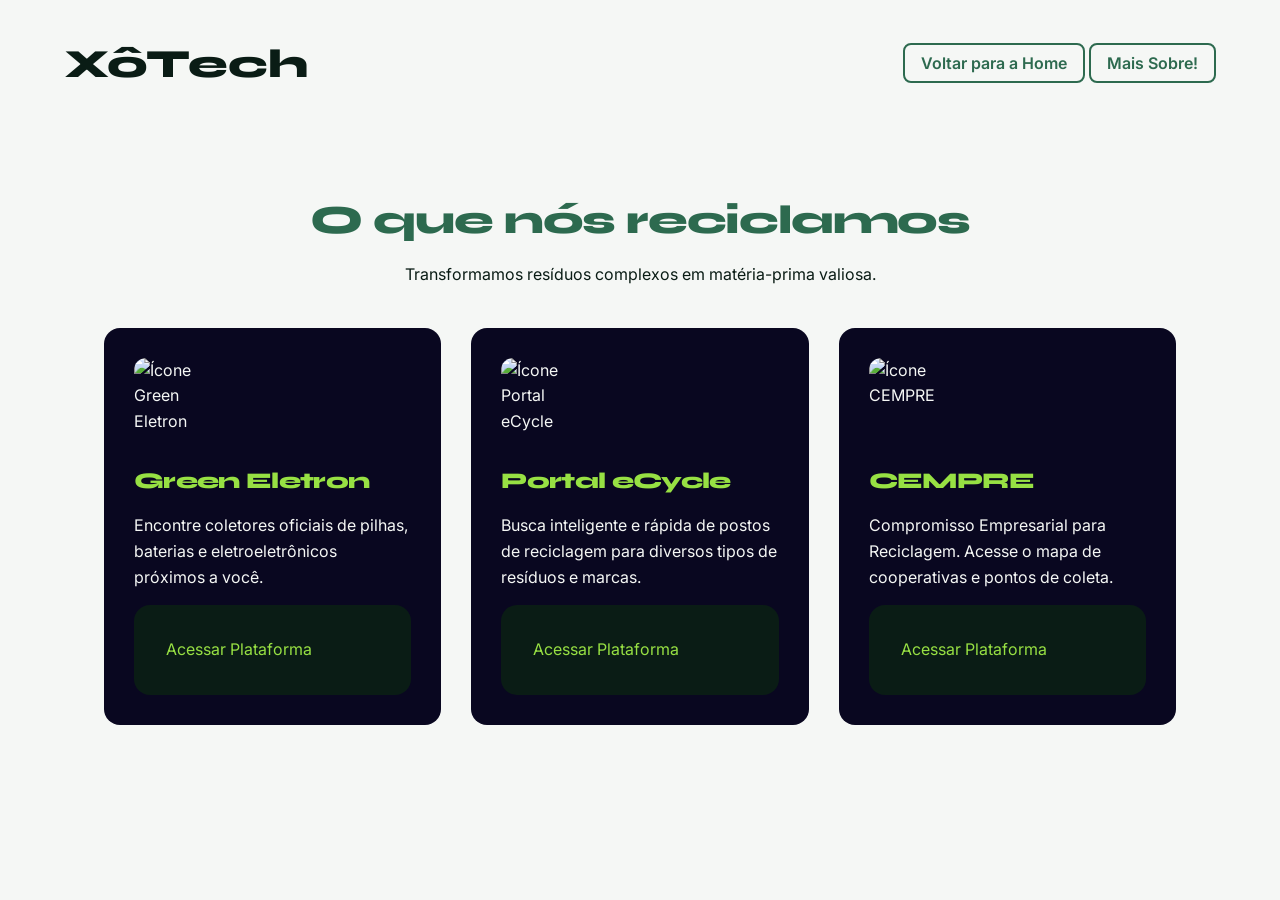
==== descarte.html @ b14647b4 "Add files via upload" ====
<!DOCTYPE html>
<html lang="en">
<head>
    <meta charset="UTF-8">
    <meta name="viewport" content="width=device-width, initial-scale=1.0">
    <title>Document</title>

         <!-- Importando as fontes do Google Fonts (Syne para Títulos e Inter para Textos) -->
    <link rel="preconnect" href="https://fonts.googleapis.com">
    <link rel="preconnect" href="https://fonts.gstatic.com" crossorigin>
    <link href="https://fonts.googleapis.com/css2?family=Inter:wght@300;400;500&family=Syne:wght@700;800&display=swap" rel="stylesheet">

         <!-- Conectando o arquivo CSS -->
    <link rel="stylesheet" href="css/descarte.css">

</head>
<body>

     <header class="navbar">
        <div class="logo">XôTech</div>
        <nav>
            <a href="index.html" class="btn-voltar"> Voltar para a Home</a>
            <a href="index2.html"class="btn-voltar"> Mais Sobre!</a>
        </nav>
    </header>


        <!-- SEÇÃO DE CATÁLOGO (Grid estilo portfólio) -->
    <section id="reciclamos" class="catalogo">
        <div class="section-title">
            <h2>O que nós reciclamos</h2>
            <p>Transformamos resíduos complexos em matéria-prima valiosa.</p>
        </div>

        <!-- Grid de Cards usando CSS Grid -->
        <div class="cards-grid">
            <!-- Card 1 -->
            <div class="card">
                <img src="https://s2.googleusercontent.com/s2/favicons?domain=greeneletron.org.br&sz=256" alt="Ícone Green Eletron" class="card-image">
                <h3>Green Eletron</h3>
                <p>Encontre coletores oficiais de pilhas, baterias e eletroeletrônicos próximos a você.</p>
                <a href="https://greeneletron.org.br/onde-descartar/" target="_blank" rel="noopener noreferrer" class="card card-link">Acessar Plataforma</a>
            </div>
            
            <!-- Card 2 -->
            <div class="card">
                <img src="https://s2.googleusercontent.com/s2/favicons?domain=ecycle.com.br&sz=256" alt="Ícone Portal eCycle" class="card-image">
                <h3>Portal eCycle</h3>
                <p>Busca inteligente e rápida de postos de reciclagem para diversos tipos de resíduos e marcas.</p>
                <a href="https://www.ecycle.com.br/postos/reciclagem.php" target="_blank" rel="noopener noreferrer" class="card card-link">Acessar Plataforma</a>
            </div>

            <!-- Card 3 -->
            <div class="card">
                <img src="https://s2.googleusercontent.com/s2/favicons?domain=cempre.org.br&sz=256" alt="Ícone CEMPRE" class="card-image">
                <h3>CEMPRE</h3>
                <p>Compromisso Empresarial para Reciclagem. Acesse o mapa de cooperativas e pontos de coleta.</p>
                <a href="https://cempre.org.br/" target="_blank" rel="noopener noreferrer" class="card card-link">Acessar Plataforma</a>
            </div>
        </div>
    </section>
</body>
</html>
---- css/descarte.css ----
/* =========================================
   1. VARIÁVEIS (A nossa paleta de cores)
   ========================================= */
:root {
    --bg-offwhite: #F5F7F5;      /* Fundo da página, mais suave que o branco */
    --text-dark: #0A1C15;        /* Texto principal, verde quase preto */
    --primary-green: #2D6A4F;    /* Verde elegante para detalhes */
    --action-green: #52B788;     /* Verde vibrante para botões (Vibe energia limpa) */
    --card-surface: #E8EAE6;     /* Fundo dos cartões */
    
    --font-title: 'Syne', sans-serif;
    --font-body: 'Inter', sans-serif;
}


/* =========================================
   2. RESET BÁSICO (Remove margens padrão do navegador)
   ========================================= */
* {
    margin: 0;
    padding: 0;
    box-sizing: border-box;
}

body {
    background-color: var(--bg-offwhite);
    color: var(--text-dark);
    font-family: var(--font-body);
    line-height: 1.6;
}

h1, h2, h3 {
    font-family: var(--font-title);
    font-weight: 800;
    letter-spacing: -0.03em; /* Deixa as letras um pouco mais juntas, estilo editorial */
}


/* =========================================
   3. NAVEGAÇÃO
   ========================================= */
.navbar {
    display: flex;
    justify-content: space-between;
    align-items: center;
    padding: 2rem 5%;
}

.logo {
    font-family: var(--font-title);
    font-size: 2.5rem;
    font-weight: 800;
}

.btn-voltar {
    text-decoration: none;
    color: var(--primary-green);
    font-weight: 600;
    transition: color 0.3s ease;
    padding: 0.5rem 1rem;
    border-radius: 8px;
    border: 2px solid var(--primary-green);
}

.btn-voltar:hover {
    background-color: var(--primary-green);
    color: var(--action-green);
}


/* =========================================
   4. LAYOUT PRINCIPAL E CARDS GRID
   ========================================= */


.reciclamos {
    display: grid;
    grid-template-columns: repeat(auto-fit, minmax(300px, 1fr));
    gap: 20px;
    padding: 40px 5%;

}

.grid{
    display: grid;
    grid-template-columns: repeat(auto-fit, minmax(300px, 1fr));
    gap: 20px;
}

/* =========================================
   5. SEÇÕES E TÍTULOS
   ========================================= */
.catalogo {
    padding: 60px 0;
}

.section-title {
    text-align: center;
    margin-bottom: 40px;
    padding: 0 5%;
}

.section-title h2 {
    font-size: 2.5rem;
    color: var(--primary-green);
    margin-bottom: 10px;
}

/* =========================================
   6. GRID DE CARDS (Usado em ambas as seções)
   ========================================= */
.cards-grid {
    display: grid;
    /* Cria colunas responsivas automaticamente. 
       Se a tela for menor que 300px, empilha. Se for maior, coloca lado a lado */
    grid-template-columns: repeat(auto-fit, minmax(300px, 1fr));
    gap: 30px;
    padding: 0 5%;
    max-width: 1200px;
    margin: 0 auto; /* Centraliza o grid na tela grande */
}

/* O Cartão Base */
.card {
    background-color: #090720;
    padding: 30px;
    border-radius: 16px; /* Bordas arredondadas e modernas */
    display: flex;
    flex-direction: column;
    gap: 15px; /* Espaço interno entre o título e o texto */
    transition: transform 0.3s ease, box-shadow 0.3s ease;
    color: var(--bg-offwhite);
}

.card h3 {
    font-size: 1.4rem;
    color: #97e043;
}

/* =========================================
   7. CARDS CLICÁVEIS (Links para coleta)
   ========================================= */
a.card-link {
    text-decoration: none; /* Tira o sublinhado azul padrão do navegador */
    color: #97e043; /* Puxa a cor do texto do body */
    border: 2px solid transparent; /* Prepara uma borda invisível para o hover */
    background-color: #0A1C15; /* Cor de fundo para o link, pode ser ajustada ou removida */

}

/* Efeito ao passar o mouse por cima do link */
a.card-link:hover {
    transform: translateY(-8px); /* Dá um "pulinho" para cima */
    box-shadow: 0 15px 30px rgba(0, 0, 0, 0.1); /* Cria uma sombra suave */
    border: 2px solid var(--action-green); /* Acende uma borda verde */
}

/* O texto que simula um botão dentro do card */
.btn-fake {
    margin-top: auto; /* Empurra esse "botão" sempre para o final do card */
    color: var(--action-green);
    font-weight: 700;
    font-size: 0.95rem;
    display: inline-block;
    transition: color 0.3s ease;
}

a.card-link:hover .btn-fake {
    color: var(--primary-green); /* Escurece o botão quando passa o mouse no card */
}

/* =========================================
   8. IMAGENS DOS CARDS (Adaptado para Ícones do Google)
   ========================================= */
.card-image {
    width: 80px;         /* Deixa o ícone menor e mais delicado */
    height: 80px;        /* Mantém perfeitamente quadrado */
    object-fit: contain; 
    margin-bottom: 10px; /* Dá um espacinho entre a logo e o título */
    border-radius: 12px; /* Deixa as bordinhas do ícone arredondadas */
}
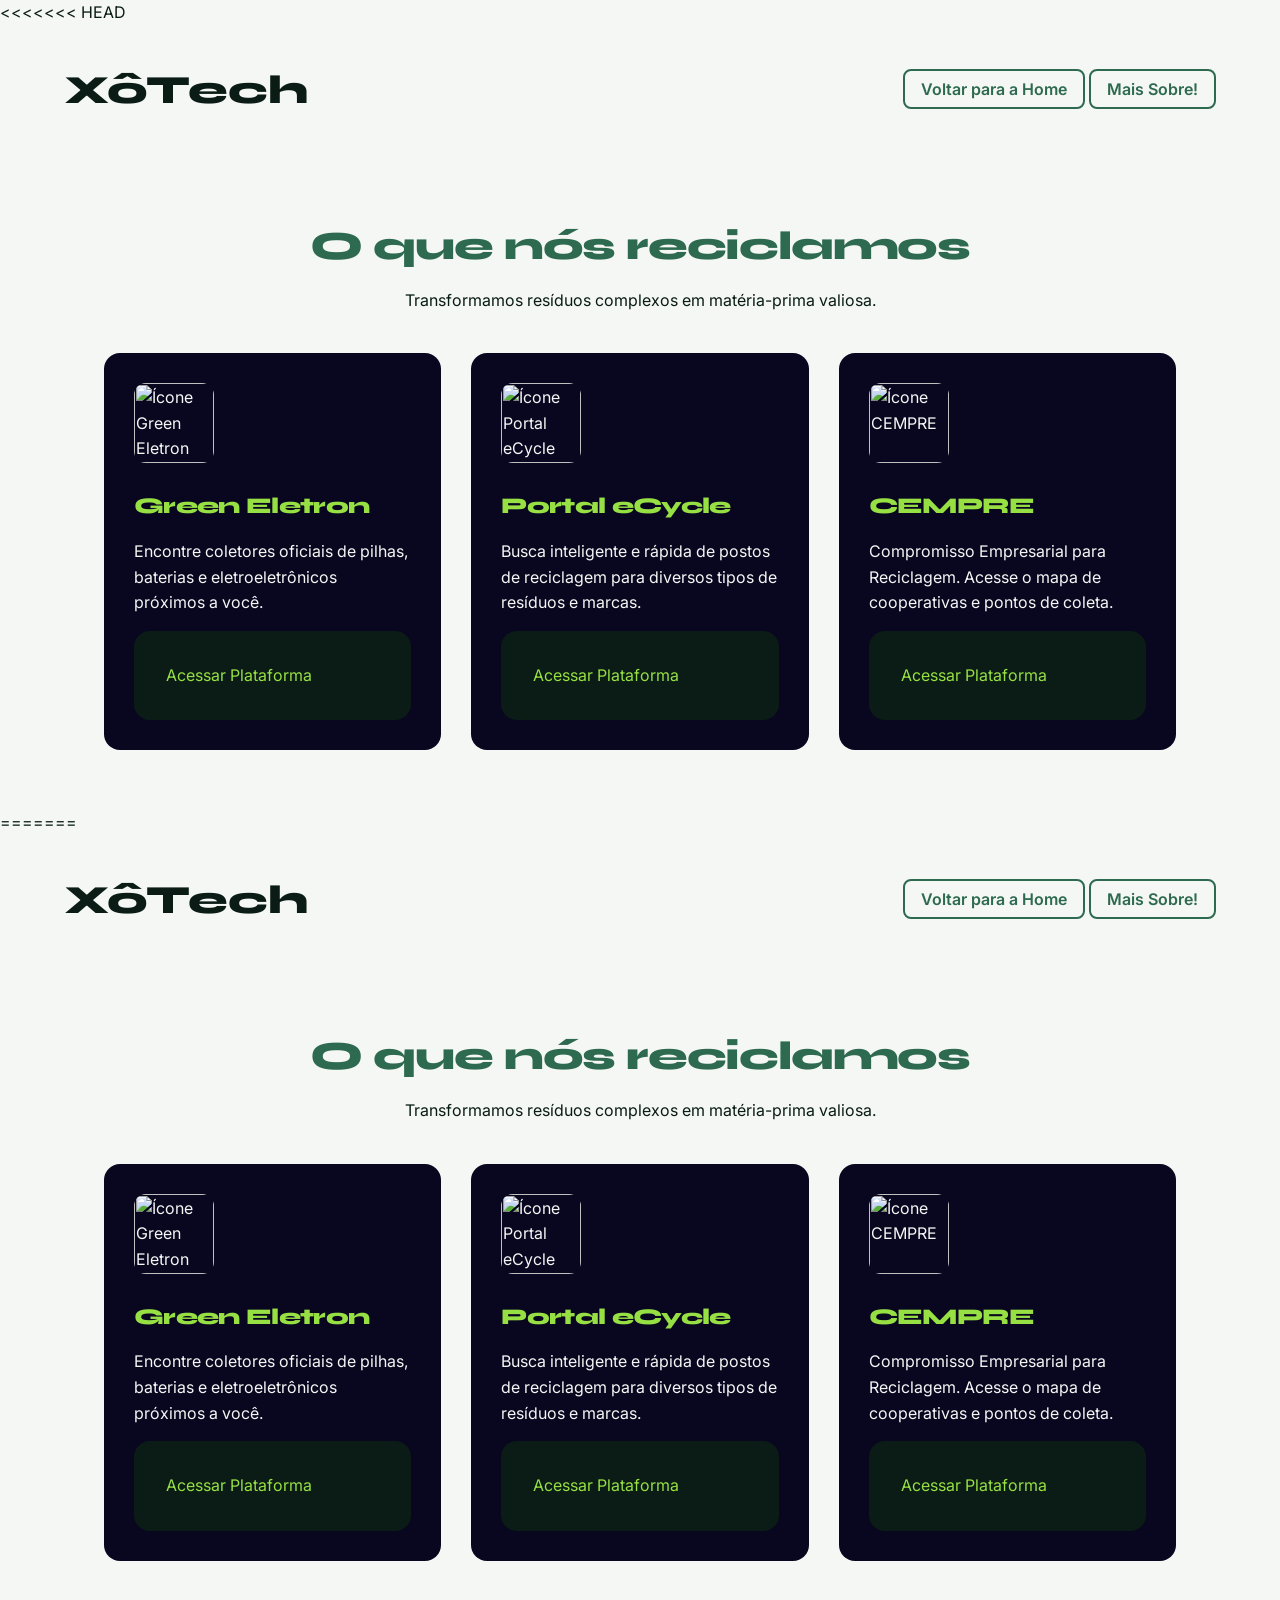
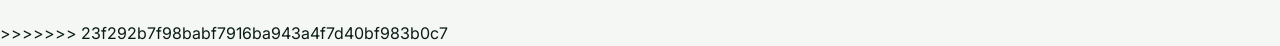
==== commit 90309840: "Resolve conflitos de merge iniciais" ====
--- a/descarte.html
+++ b/descarte.html
@@ -1,63 +1,128 @@
-<!DOCTYPE html>
-<html lang="en">
-<head>
-    <meta charset="UTF-8">
-    <meta name="viewport" content="width=device-width, initial-scale=1.0">
-    <title>Document</title>
-
-         <!-- Importando as fontes do Google Fonts (Syne para Títulos e Inter para Textos) -->
-    <link rel="preconnect" href="https://fonts.googleapis.com">
-    <link rel="preconnect" href="https://fonts.gstatic.com" crossorigin>
-    <link href="https://fonts.googleapis.com/css2?family=Inter:wght@300;400;500&family=Syne:wght@700;800&display=swap" rel="stylesheet">
-
-         <!-- Conectando o arquivo CSS -->
-    <link rel="stylesheet" href="css/descarte.css">
-
-</head>
-<body>
-
-     <header class="navbar">
-        <div class="logo">XôTech</div>
-        <nav>
-            <a href="index.html" class="btn-voltar"> Voltar para a Home</a>
-            <a href="index2.html"class="btn-voltar"> Mais Sobre!</a>
-        </nav>
-    </header>
-
-
-        <!-- SEÇÃO DE CATÁLOGO (Grid estilo portfólio) -->
-    <section id="reciclamos" class="catalogo">
-        <div class="section-title">
-            <h2>O que nós reciclamos</h2>
-            <p>Transformamos resíduos complexos em matéria-prima valiosa.</p>
-        </div>
-
-        <!-- Grid de Cards usando CSS Grid -->
-        <div class="cards-grid">
-            <!-- Card 1 -->
-            <div class="card">
-                <img src="https://s2.googleusercontent.com/s2/favicons?domain=greeneletron.org.br&sz=256" alt="Ícone Green Eletron" class="card-image">
-                <h3>Green Eletron</h3>
-                <p>Encontre coletores oficiais de pilhas, baterias e eletroeletrônicos próximos a você.</p>
-                <a href="https://greeneletron.org.br/onde-descartar/" target="_blank" rel="noopener noreferrer" class="card card-link">Acessar Plataforma</a>
-            </div>
-            
-            <!-- Card 2 -->
-            <div class="card">
-                <img src="https://s2.googleusercontent.com/s2/favicons?domain=ecycle.com.br&sz=256" alt="Ícone Portal eCycle" class="card-image">
-                <h3>Portal eCycle</h3>
-                <p>Busca inteligente e rápida de postos de reciclagem para diversos tipos de resíduos e marcas.</p>
-                <a href="https://www.ecycle.com.br/postos/reciclagem.php" target="_blank" rel="noopener noreferrer" class="card card-link">Acessar Plataforma</a>
-            </div>
-
-            <!-- Card 3 -->
-            <div class="card">
-                <img src="https://s2.googleusercontent.com/s2/favicons?domain=cempre.org.br&sz=256" alt="Ícone CEMPRE" class="card-image">
-                <h3>CEMPRE</h3>
-                <p>Compromisso Empresarial para Reciclagem. Acesse o mapa de cooperativas e pontos de coleta.</p>
-                <a href="https://cempre.org.br/" target="_blank" rel="noopener noreferrer" class="card card-link">Acessar Plataforma</a>
-            </div>
-        </div>
-    </section>
-</body>
+<<<<<<< HEAD
+<!DOCTYPE html>
+<html lang="en">
+<head>
+    <meta charset="UTF-8">
+    <meta name="viewport" content="width=device-width, initial-scale=1.0">
+    <title>Document</title>
+
+         <!-- Importando as fontes do Google Fonts (Syne para Títulos e Inter para Textos) -->
+    <link rel="preconnect" href="https://fonts.googleapis.com">
+    <link rel="preconnect" href="https://fonts.gstatic.com" crossorigin>
+    <link href="https://fonts.googleapis.com/css2?family=Inter:wght@300;400;500&family=Syne:wght@700;800&display=swap" rel="stylesheet">
+
+         <!-- Conectando o arquivo CSS -->
+    <link rel="stylesheet" href="css/descarte.css">
+
+</head>
+<body>
+
+     <header class="navbar">
+        <div class="logo">XôTech</div>
+        <nav>
+            <a href="index.html" class="btn-voltar"> Voltar para a Home</a>
+            <a href="index2.html"class="btn-voltar"> Mais Sobre!</a>
+        </nav>
+    </header>
+
+
+        <!-- SEÇÃO DE CATÁLOGO (Grid estilo portfólio) -->
+    <section id="reciclamos" class="catalogo">
+        <div class="section-title">
+            <h2>O que nós reciclamos</h2>
+            <p>Transformamos resíduos complexos em matéria-prima valiosa.</p>
+        </div>
+
+        <!-- Grid de Cards usando CSS Grid -->
+        <div class="cards-grid">
+            <!-- Card 1 -->
+            <div class="card">
+                <img src="https://s2.googleusercontent.com/s2/favicons?domain=greeneletron.org.br&sz=256" alt="Ícone Green Eletron" class="card-image">
+                <h3>Green Eletron</h3>
+                <p>Encontre coletores oficiais de pilhas, baterias e eletroeletrônicos próximos a você.</p>
+                <a href="https://greeneletron.org.br/onde-descartar/" target="_blank" rel="noopener noreferrer" class="card card-link">Acessar Plataforma</a>
+            </div>
+            
+            <!-- Card 2 -->
+            <div class="card">
+                <img src="https://s2.googleusercontent.com/s2/favicons?domain=ecycle.com.br&sz=256" alt="Ícone Portal eCycle" class="card-image">
+                <h3>Portal eCycle</h3>
+                <p>Busca inteligente e rápida de postos de reciclagem para diversos tipos de resíduos e marcas.</p>
+                <a href="https://www.ecycle.com.br/postos/reciclagem.php" target="_blank" rel="noopener noreferrer" class="card card-link">Acessar Plataforma</a>
+            </div>
+
+            <!-- Card 3 -->
+            <div class="card">
+                <img src="https://s2.googleusercontent.com/s2/favicons?domain=cempre.org.br&sz=256" alt="Ícone CEMPRE" class="card-image">
+                <h3>CEMPRE</h3>
+                <p>Compromisso Empresarial para Reciclagem. Acesse o mapa de cooperativas e pontos de coleta.</p>
+                <a href="https://cempre.org.br/" target="_blank" rel="noopener noreferrer" class="card card-link">Acessar Plataforma</a>
+            </div>
+        </div>
+    </section>
+</body>
+=======
+<!DOCTYPE html>
+<html lang="en">
+<head>
+    <meta charset="UTF-8">
+    <meta name="viewport" content="width=device-width, initial-scale=1.0">
+    <title>Document</title>
+
+         <!-- Importando as fontes do Google Fonts (Syne para Títulos e Inter para Textos) -->
+    <link rel="preconnect" href="https://fonts.googleapis.com">
+    <link rel="preconnect" href="https://fonts.gstatic.com" crossorigin>
+    <link href="https://fonts.googleapis.com/css2?family=Inter:wght@300;400;500&family=Syne:wght@700;800&display=swap" rel="stylesheet">
+
+         <!-- Conectando o arquivo CSS -->
+    <link rel="stylesheet" href="css/descarte.css">
+
+</head>
+<body>
+
+     <header class="navbar">
+        <div class="logo">XôTech</div>
+        <nav>
+            <a href="index.html" class="btn-voltar"> Voltar para a Home</a>
+            <a href="index2.html"class="btn-voltar"> Mais Sobre!</a>
+        </nav>
+    </header>
+
+
+        <!-- SEÇÃO DE CATÁLOGO (Grid estilo portfólio) -->
+    <section id="reciclamos" class="catalogo">
+        <div class="section-title">
+            <h2>O que nós reciclamos</h2>
+            <p>Transformamos resíduos complexos em matéria-prima valiosa.</p>
+        </div>
+
+        <!-- Grid de Cards usando CSS Grid -->
+        <div class="cards-grid">
+            <!-- Card 1 -->
+            <div class="card">
+                <img src="https://s2.googleusercontent.com/s2/favicons?domain=greeneletron.org.br&sz=256" alt="Ícone Green Eletron" class="card-image">
+                <h3>Green Eletron</h3>
+                <p>Encontre coletores oficiais de pilhas, baterias e eletroeletrônicos próximos a você.</p>
+                <a href="https://greeneletron.org.br/onde-descartar/" target="_blank" rel="noopener noreferrer" class="card card-link">Acessar Plataforma</a>
+            </div>
+            
+            <!-- Card 2 -->
+            <div class="card">
+                <img src="https://s2.googleusercontent.com/s2/favicons?domain=ecycle.com.br&sz=256" alt="Ícone Portal eCycle" class="card-image">
+                <h3>Portal eCycle</h3>
+                <p>Busca inteligente e rápida de postos de reciclagem para diversos tipos de resíduos e marcas.</p>
+                <a href="https://www.ecycle.com.br/postos/reciclagem.php" target="_blank" rel="noopener noreferrer" class="card card-link">Acessar Plataforma</a>
+            </div>
+
+            <!-- Card 3 -->
+            <div class="card">
+                <img src="https://s2.googleusercontent.com/s2/favicons?domain=cempre.org.br&sz=256" alt="Ícone CEMPRE" class="card-image">
+                <h3>CEMPRE</h3>
+                <p>Compromisso Empresarial para Reciclagem. Acesse o mapa de cooperativas e pontos de coleta.</p>
+                <a href="https://cempre.org.br/" target="_blank" rel="noopener noreferrer" class="card card-link">Acessar Plataforma</a>
+            </div>
+        </div>
+    </section>
+</body>
+>>>>>>> 23f292b7f98babf7916ba943a4f7d40bf983b0c7
 </html>
--- a/css/descarte.css
+++ b/css/descarte.css
@@ -1,182 +1,294 @@
-/* =========================================
-   1. VARIÁVEIS (A nossa paleta de cores)
-   ========================================= */
-:root {
-    --bg-offwhite: #F5F7F5;      /* Fundo da página, mais suave que o branco */
-    --text-dark: #0A1C15;        /* Texto principal, verde quase preto */
-    --primary-green: #2D6A4F;    /* Verde elegante para detalhes */
-    --action-green: #52B788;     /* Verde vibrante para botões (Vibe energia limpa) */
-    --card-surface: #E8EAE6;     /* Fundo dos cartões */
-    
-    --font-title: 'Syne', sans-serif;
-    --font-body: 'Inter', sans-serif;
-}
-
-
-/* =========================================
-   2. RESET BÁSICO (Remove margens padrão do navegador)
-   ========================================= */
-* {
-    margin: 0;
-    padding: 0;
-    box-sizing: border-box;
-}
-
-body {
-    background-color: var(--bg-offwhite);
-    color: var(--text-dark);
-    font-family: var(--font-body);
-    line-height: 1.6;
-}
-
-h1, h2, h3 {
-    font-family: var(--font-title);
-    font-weight: 800;
-    letter-spacing: -0.03em; /* Deixa as letras um pouco mais juntas, estilo editorial */
-}
-
-
-/* =========================================
-   3. NAVEGAÇÃO
-   ========================================= */
-.navbar {
-    display: flex;
-    justify-content: space-between;
-    align-items: center;
-    padding: 2rem 5%;
-}
-
-.logo {
-    font-family: var(--font-title);
-    font-size: 2.5rem;
-    font-weight: 800;
-}
-
-.btn-voltar {
-    text-decoration: none;
-    color: var(--primary-green);
-    font-weight: 600;
-    transition: color 0.3s ease;
-    padding: 0.5rem 1rem;
-    border-radius: 8px;
-    border: 2px solid var(--primary-green);
-}
-
-.btn-voltar:hover {
-    background-color: var(--primary-green);
-    color: var(--action-green);
-}
-
-
-/* =========================================
-   4. LAYOUT PRINCIPAL E CARDS GRID
-   ========================================= */
-
-
-.reciclamos {
-    display: grid;
-    grid-template-columns: repeat(auto-fit, minmax(300px, 1fr));
-    gap: 20px;
-    padding: 40px 5%;
-
-}
-
-.grid{
-    display: grid;
-    grid-template-columns: repeat(auto-fit, minmax(300px, 1fr));
-    gap: 20px;
-}
-
-/* =========================================
-   5. SEÇÕES E TÍTULOS
-   ========================================= */
-.catalogo {
-    padding: 60px 0;
-}
-
-.section-title {
-    text-align: center;
-    margin-bottom: 40px;
-    padding: 0 5%;
-}
-
-.section-title h2 {
-    font-size: 2.5rem;
-    color: var(--primary-green);
-    margin-bottom: 10px;
-}
-
-/* =========================================
-   6. GRID DE CARDS (Usado em ambas as seções)
-   ========================================= */
-.cards-grid {
-    display: grid;
-    /* Cria colunas responsivas automaticamente. 
-       Se a tela for menor que 300px, empilha. Se for maior, coloca lado a lado */
-    grid-template-columns: repeat(auto-fit, minmax(300px, 1fr));
-    gap: 30px;
-    padding: 0 5%;
-    max-width: 1200px;
-    margin: 0 auto; /* Centraliza o grid na tela grande */
-}
-
-/* O Cartão Base */
-.card {
-    background-color: #090720;
-    padding: 30px;
-    border-radius: 16px; /* Bordas arredondadas e modernas */
-    display: flex;
-    flex-direction: column;
-    gap: 15px; /* Espaço interno entre o título e o texto */
-    transition: transform 0.3s ease, box-shadow 0.3s ease;
-    color: var(--bg-offwhite);
-}
-
-.card h3 {
-    font-size: 1.4rem;
-    color: #97e043;
-}
-
-/* =========================================
-   7. CARDS CLICÁVEIS (Links para coleta)
-   ========================================= */
-a.card-link {
-    text-decoration: none; /* Tira o sublinhado azul padrão do navegador */
-    color: #97e043; /* Puxa a cor do texto do body */
-    border: 2px solid transparent; /* Prepara uma borda invisível para o hover */
-    background-color: #0A1C15; /* Cor de fundo para o link, pode ser ajustada ou removida */
-
-}
-
-/* Efeito ao passar o mouse por cima do link */
-a.card-link:hover {
-    transform: translateY(-8px); /* Dá um "pulinho" para cima */
-    box-shadow: 0 15px 30px rgba(0, 0, 0, 0.1); /* Cria uma sombra suave */
-    border: 2px solid var(--action-green); /* Acende uma borda verde */
-}
-
-/* O texto que simula um botão dentro do card */
-.btn-fake {
-    margin-top: auto; /* Empurra esse "botão" sempre para o final do card */
-    color: var(--action-green);
-    font-weight: 700;
-    font-size: 0.95rem;
-    display: inline-block;
-    transition: color 0.3s ease;
-}
-
-a.card-link:hover .btn-fake {
-    color: var(--primary-green); /* Escurece o botão quando passa o mouse no card */
-}
-
-/* =========================================
-   8. IMAGENS DOS CARDS (Adaptado para Ícones do Google)
-   ========================================= */
-.card-image {
-    width: 80px;         /* Deixa o ícone menor e mais delicado */
-    height: 80px;        /* Mantém perfeitamente quadrado */
-    object-fit: contain; 
-    margin-bottom: 10px; /* Dá um espacinho entre a logo e o título */
-    border-radius: 12px; /* Deixa as bordinhas do ícone arredondadas */
-}
-
+
+/* =========================================
+   1. VARIÁVEIS (A nossa paleta de cores)
+   ========================================= */
+:root {
+    --bg-offwhite: #F5F7F5;      /* Fundo da página, mais suave que o branco */
+    --text-dark: #0A1C15;        /* Texto principal, verde quase preto */
+    --primary-green: #2D6A4F;    /* Verde elegante para detalhes */
+    --action-green: #52B788;     /* Verde vibrante para botões (Vibe energia limpa) */
+    --card-surface: #E8EAE6;     /* Fundo dos cartões */
+    
+    --font-title: 'Syne', sans-serif;
+    --font-body: 'Inter', sans-serif;
+}
+
+
+/* =========================================
+   2. RESET BÁSICO (Remove margens padrão do navegador)
+   ========================================= */
+* {
+    margin: 0;
+    padding: 0;
+    box-sizing: border-box;
+}
+
+body {
+    background-color: var(--bg-offwhite);
+    color: var(--text-dark);
+    font-family: var(--font-body);
+    line-height: 1.6;
+}
+
+h1, h2, h3 {
+    font-family: var(--font-title);
+    font-weight: 800;
+    letter-spacing: -0.03em; /* Deixa as letras um pouco mais juntas, estilo editorial */
+}
+
+
+/* =========================================
+   3. NAVEGAÇÃO
+   ========================================= */
+.navbar {
+    display: flex;
+    justify-content: space-between;
+    align-items: center;
+    padding: 2rem 5%;
+}
+
+.logo {
+    font-family: var(--font-title);
+    font-size: 2.5rem;
+    font-weight: 800;
+}
+
+.btn-voltar {
+    text-decoration: none;
+    color: var(--primary-green);
+    font-weight: 600;
+    transition: color 0.3s ease;
+    padding: 0.5rem 1rem;
+    border-radius: 8px;
+    border: 2px solid var(--primary-green);
+}
+
+.btn-voltar:hover {
+    background-color: var(--primary-green);
+    color: var(--action-green);
+}
+
+
+/* =========================================
+   4. LAYOUT PRINCIPAL E CARDS GRID
+   ========================================= */
+
+
+.reciclamos {
+    display: grid;
+    grid-template-columns: repeat(auto-fit, minmax(300px, 1fr));
+    gap: 20px;
+    padding: 40px 5%;
+
+}
+
+.grid{
+    display: grid;
+    grid-template-columns: repeat(auto-fit, minmax(300px, 1fr));
+    gap: 20px;
+}
+
+/* =========================================
+   5. SEÇÕES E TÍTULOS
+   ========================================= */
+.catalogo {
+    padding: 60px 0;
+}
+
+.section-title {
+    text-align: center;
+    margin-bottom: 40px;
+    padding: 0 5%;
+}
+
+.section-title h2 {
+    font-size: 2.5rem;
+    color: var(--primary-green);
+    margin-bottom: 10px;
+}
+
+/* =========================================
+   6. GRID DE CARDS (Usado em ambas as seções)
+   ========================================= */
+.cards-grid {
+    display: grid;
+    /* Cria colunas responsivas automaticamente. 
+       Se a tela for menor que 300px, empilha. Se for maior, coloca lado a lado */
+    grid-template-columns: repeat(auto-fit, minmax(300px, 1fr));
+    gap: 30px;
+    padding: 0 5%;
+    max-width: 1200px;
+    margin: 0 auto; /* Centraliza o grid na tela grande */
+}
+
+/* O Cartão Base */
+.card {
+    background-color: #090720;
+    padding: 30px;
+    border-radius: 16px; /* Bordas arredondadas e modernas */
+    display: flex;
+    flex-direction: column;
+    gap: 15px; /* Espaço interno entre o título e o texto */
+    transition: transform 0.3s ease, box-shadow 0.3s ease;
+    color: var(--bg-offwhite);
+}
+
+.card h3 {
+    font-size: 1.4rem;
+    color: #97e043;
+}
+
+/* =========================================
+   7. CARDS CLICÁVEIS (Links para coleta)
+   ========================================= */
+a.card-link {
+    text-decoration: none; /* Tira o sublinhado azul padrão do navegador */
+    color: #97e043; /* Puxa a cor do texto do body */
+    border: 2px solid transparent; /* Prepara uma borda invisível para o hover */
+    background-color: #0A1C15; /* Cor de fundo para o link, pode ser ajustada ou removida */
+
+}
+
+/* Efeito ao passar o mouse por cima do link */
+a.card-link:hover {
+    transform: translateY(-8px); /* Dá um "pulinho" para cima */
+    box-shadow: 0 15px 30px rgba(0, 0, 0, 0.1); /* Cria uma sombra suave */
+    border: 2px solid var(--action-green); /* Acende uma borda verde */
+}
+
+/* O texto que simula um botão dentro do card */
+.btn-fake {
+    margin-top: auto; /* Empurra esse "botão" sempre para o final do card */
+    color: var(--action-green);
+    font-weight: 700;
+    font-size: 0.95rem;
+    display: inline-block;
+    transition: color 0.3s ease;
+}
+
+a.card-link:hover .btn-fake {
+    color: var(--primary-green); /* Escurece o botão quando passa o mouse no card */
+}
+
+/* =========================================
+   8. IMAGENS DOS CARDS (Adaptado para Ícones do Google)
+   ========================================= */
+.card-image {
+    width: 80px;         /* Deixa o ícone menor e mais delicado */
+    height: 80px;        /* Mantém perfeitamente quadrado */
+    object-fit: contain; 
+    margin-bottom: 10px; /* Dá um espacinho entre a logo e o título */
+    border-radius: 12px; /* Deixa as bordinhas do ícone arredondadas */
+}
+
+/* ==========================================================================
+   9. SEÇÃO MOBILE & RESPONSIVIDADE (XôTech Mobile Version)
+   ========================================================================== */
+
+@media (max-width: 480px) {
+    /* --- Ajustes Globais e Respiro da Tela --- */
+    body {
+        font-size: 14px; /* Texto ligeiramente menor para telas de celular */
+    }
+
+    /* --- Navbar Mobile --- */
+    .navbar {
+        padding: 15px 4%;
+        flex-direction: column; /* Empilha a logo e o menu no celular */
+        gap: 15px;
+        text-align: center;
+    }
+
+    .logo-group, .hero-title-wrapper {
+        flex-direction: column; /* Alinha o ícone em cima e o texto embaixo */
+        gap: 8px;
+    }
+
+    .navbar-logo, .hero-logo {
+        width: 90px; /* Reduz o tamanho do ícone para não ocupar a tela toda */
+    }
+
+    .logo {
+        font-size: 1.8rem; /* Título XôTech menor para caber na linha */
+        padding: 5px;
+    }
+
+    nav {
+        width: 100%;
+        justify-content: center;
+        gap: 1.2rem; /* Links mais juntos para facilitar o toque com o dedo */
+        flex-wrap: wrap;
+    }
+
+    /* --- Seção Hero Mobile --- */
+    .hero {
+        flex-direction: column; /* Texto em cima, imagem/iframe embaixo */
+        padding: 20px 4%;
+        min-height: auto;
+        gap: 30px;
+    }
+
+    .hero-content {
+        padding-right: 0;
+        text-align: center; /* Centraliza o texto no celular */
+    }
+
+    .hero h1 {
+        font-size: 2.2rem; /* Diminui o título gigante para não quebrar feio */
+    }
+
+    .hero p {
+        margin: 0 auto;
+    }
+
+    .hero-image {
+        width: 100%;
+        height: 250px; /* Reduz a altura do mapa/vídeo para sobrar espaço */
+    }
+
+    /* --- Grid de Cards (Seção de Descarte e Informações) --- */
+    .cards-grid, .reciclamos, .grid {
+        grid-template-columns: 1fr; /* Força os cartões a ficarem um embaixo do outro */
+        gap: 16px;
+        padding: 0 4%;
+    }
+
+    .card, .info-card {
+        padding: 20px; /* Menos preenchimento interno para o texto ter espaço */
+        min-height: auto; /* Deixa o cartão ajustar o tamanho pelo texto */
+    }
+
+    /* --- Ajustes das Seções de Conteúdo (Color Blocking) --- */
+    .content-section {
+        padding: 40px 6%;
+    }
+
+    .section-split-container {
+        flex-direction: column !important; /* Força o empilhamento mesmo com .reverse */
+        gap: 30px;
+    }
+
+    .section-image {
+        max-width: 90%; /* Imagem expande mais na tela pequena do celular */
+    }
+
+    /* --- Modais do Aparelho (style2.css) --- */
+    .modal-window {
+        width: 95%;
+        max-height: 90vh;
+    }
+
+    .modal-body {
+        padding: 2rem 1.5rem; /* Margens internas menores no celular */
+    }
+
+    .modal-body h2 {
+        font-size: 1.6rem;
+    }
+
+    .modal-close {
+        top: 0.8rem;
+        right: 1.2rem;
+        font-size: 2rem;
+    }
+}
--- a/css/descarte.css
+++ b/css/descarte.css
@@ -1,182 +1,294 @@
-/* =========================================
-   1. VARIÁVEIS (A nossa paleta de cores)
-   ========================================= */
-:root {
-    --bg-offwhite: #F5F7F5;      /* Fundo da página, mais suave que o branco */
-    --text-dark: #0A1C15;        /* Texto principal, verde quase preto */
-    --primary-green: #2D6A4F;    /* Verde elegante para detalhes */
-    --action-green: #52B788;     /* Verde vibrante para botões (Vibe energia limpa) */
-    --card-surface: #E8EAE6;     /* Fundo dos cartões */
-    
-    --font-title: 'Syne', sans-serif;
-    --font-body: 'Inter', sans-serif;
-}
-
-
-/* =========================================
-   2. RESET BÁSICO (Remove margens padrão do navegador)
-   ========================================= */
-* {
-    margin: 0;
-    padding: 0;
-    box-sizing: border-box;
-}
-
-body {
-    background-color: var(--bg-offwhite);
-    color: var(--text-dark);
-    font-family: var(--font-body);
-    line-height: 1.6;
-}
-
-h1, h2, h3 {
-    font-family: var(--font-title);
-    font-weight: 800;
-    letter-spacing: -0.03em; /* Deixa as letras um pouco mais juntas, estilo editorial */
-}
-
-
-/* =========================================
-   3. NAVEGAÇÃO
-   ========================================= */
-.navbar {
-    display: flex;
-    justify-content: space-between;
-    align-items: center;
-    padding: 2rem 5%;
-}
-
-.logo {
-    font-family: var(--font-title);
-    font-size: 2.5rem;
-    font-weight: 800;
-}
-
-.btn-voltar {
-    text-decoration: none;
-    color: var(--primary-green);
-    font-weight: 600;
-    transition: color 0.3s ease;
-    padding: 0.5rem 1rem;
-    border-radius: 8px;
-    border: 2px solid var(--primary-green);
-}
-
-.btn-voltar:hover {
-    background-color: var(--primary-green);
-    color: var(--action-green);
-}
-
-
-/* =========================================
-   4. LAYOUT PRINCIPAL E CARDS GRID
-   ========================================= */
-
-
-.reciclamos {
-    display: grid;
-    grid-template-columns: repeat(auto-fit, minmax(300px, 1fr));
-    gap: 20px;
-    padding: 40px 5%;
-
-}
-
-.grid{
-    display: grid;
-    grid-template-columns: repeat(auto-fit, minmax(300px, 1fr));
-    gap: 20px;
-}
-
-/* =========================================
-   5. SEÇÕES E TÍTULOS
-   ========================================= */
-.catalogo {
-    padding: 60px 0;
-}
-
-.section-title {
-    text-align: center;
-    margin-bottom: 40px;
-    padding: 0 5%;
-}
-
-.section-title h2 {
-    font-size: 2.5rem;
-    color: var(--primary-green);
-    margin-bottom: 10px;
-}
-
-/* =========================================
-   6. GRID DE CARDS (Usado em ambas as seções)
-   ========================================= */
-.cards-grid {
-    display: grid;
-    /* Cria colunas responsivas automaticamente. 
-       Se a tela for menor que 300px, empilha. Se for maior, coloca lado a lado */
-    grid-template-columns: repeat(auto-fit, minmax(300px, 1fr));
-    gap: 30px;
-    padding: 0 5%;
-    max-width: 1200px;
-    margin: 0 auto; /* Centraliza o grid na tela grande */
-}
-
-/* O Cartão Base */
-.card {
-    background-color: #090720;
-    padding: 30px;
-    border-radius: 16px; /* Bordas arredondadas e modernas */
-    display: flex;
-    flex-direction: column;
-    gap: 15px; /* Espaço interno entre o título e o texto */
-    transition: transform 0.3s ease, box-shadow 0.3s ease;
-    color: var(--bg-offwhite);
-}
-
-.card h3 {
-    font-size: 1.4rem;
-    color: #97e043;
-}
-
-/* =========================================
-   7. CARDS CLICÁVEIS (Links para coleta)
-   ========================================= */
-a.card-link {
-    text-decoration: none; /* Tira o sublinhado azul padrão do navegador */
-    color: #97e043; /* Puxa a cor do texto do body */
-    border: 2px solid transparent; /* Prepara uma borda invisível para o hover */
-    background-color: #0A1C15; /* Cor de fundo para o link, pode ser ajustada ou removida */
-
-}
-
-/* Efeito ao passar o mouse por cima do link */
-a.card-link:hover {
-    transform: translateY(-8px); /* Dá um "pulinho" para cima */
-    box-shadow: 0 15px 30px rgba(0, 0, 0, 0.1); /* Cria uma sombra suave */
-    border: 2px solid var(--action-green); /* Acende uma borda verde */
-}
-
-/* O texto que simula um botão dentro do card */
-.btn-fake {
-    margin-top: auto; /* Empurra esse "botão" sempre para o final do card */
-    color: var(--action-green);
-    font-weight: 700;
-    font-size: 0.95rem;
-    display: inline-block;
-    transition: color 0.3s ease;
-}
-
-a.card-link:hover .btn-fake {
-    color: var(--primary-green); /* Escurece o botão quando passa o mouse no card */
-}
-
-/* =========================================
-   8. IMAGENS DOS CARDS (Adaptado para Ícones do Google)
-   ========================================= */
-.card-image {
-    width: 80px;         /* Deixa o ícone menor e mais delicado */
-    height: 80px;        /* Mantém perfeitamente quadrado */
-    object-fit: contain; 
-    margin-bottom: 10px; /* Dá um espacinho entre a logo e o título */
-    border-radius: 12px; /* Deixa as bordinhas do ícone arredondadas */
-}
-
+
+/* =========================================
+   1. VARIÁVEIS (A nossa paleta de cores)
+   ========================================= */
+:root {
+    --bg-offwhite: #F5F7F5;      /* Fundo da página, mais suave que o branco */
+    --text-dark: #0A1C15;        /* Texto principal, verde quase preto */
+    --primary-green: #2D6A4F;    /* Verde elegante para detalhes */
+    --action-green: #52B788;     /* Verde vibrante para botões (Vibe energia limpa) */
+    --card-surface: #E8EAE6;     /* Fundo dos cartões */
+    
+    --font-title: 'Syne', sans-serif;
+    --font-body: 'Inter', sans-serif;
+}
+
+
+/* =========================================
+   2. RESET BÁSICO (Remove margens padrão do navegador)
+   ========================================= */
+* {
+    margin: 0;
+    padding: 0;
+    box-sizing: border-box;
+}
+
+body {
+    background-color: var(--bg-offwhite);
+    color: var(--text-dark);
+    font-family: var(--font-body);
+    line-height: 1.6;
+}
+
+h1, h2, h3 {
+    font-family: var(--font-title);
+    font-weight: 800;
+    letter-spacing: -0.03em; /* Deixa as letras um pouco mais juntas, estilo editorial */
+}
+
+
+/* =========================================
+   3. NAVEGAÇÃO
+   ========================================= */
+.navbar {
+    display: flex;
+    justify-content: space-between;
+    align-items: center;
+    padding: 2rem 5%;
+}
+
+.logo {
+    font-family: var(--font-title);
+    font-size: 2.5rem;
+    font-weight: 800;
+}
+
+.btn-voltar {
+    text-decoration: none;
+    color: var(--primary-green);
+    font-weight: 600;
+    transition: color 0.3s ease;
+    padding: 0.5rem 1rem;
+    border-radius: 8px;
+    border: 2px solid var(--primary-green);
+}
+
+.btn-voltar:hover {
+    background-color: var(--primary-green);
+    color: var(--action-green);
+}
+
+
+/* =========================================
+   4. LAYOUT PRINCIPAL E CARDS GRID
+   ========================================= */
+
+
+.reciclamos {
+    display: grid;
+    grid-template-columns: repeat(auto-fit, minmax(300px, 1fr));
+    gap: 20px;
+    padding: 40px 5%;
+
+}
+
+.grid{
+    display: grid;
+    grid-template-columns: repeat(auto-fit, minmax(300px, 1fr));
+    gap: 20px;
+}
+
+/* =========================================
+   5. SEÇÕES E TÍTULOS
+   ========================================= */
+.catalogo {
+    padding: 60px 0;
+}
+
+.section-title {
+    text-align: center;
+    margin-bottom: 40px;
+    padding: 0 5%;
+}
+
+.section-title h2 {
+    font-size: 2.5rem;
+    color: var(--primary-green);
+    margin-bottom: 10px;
+}
+
+/* =========================================
+   6. GRID DE CARDS (Usado em ambas as seções)
+   ========================================= */
+.cards-grid {
+    display: grid;
+    /* Cria colunas responsivas automaticamente. 
+       Se a tela for menor que 300px, empilha. Se for maior, coloca lado a lado */
+    grid-template-columns: repeat(auto-fit, minmax(300px, 1fr));
+    gap: 30px;
+    padding: 0 5%;
+    max-width: 1200px;
+    margin: 0 auto; /* Centraliza o grid na tela grande */
+}
+
+/* O Cartão Base */
+.card {
+    background-color: #090720;
+    padding: 30px;
+    border-radius: 16px; /* Bordas arredondadas e modernas */
+    display: flex;
+    flex-direction: column;
+    gap: 15px; /* Espaço interno entre o título e o texto */
+    transition: transform 0.3s ease, box-shadow 0.3s ease;
+    color: var(--bg-offwhite);
+}
+
+.card h3 {
+    font-size: 1.4rem;
+    color: #97e043;
+}
+
+/* =========================================
+   7. CARDS CLICÁVEIS (Links para coleta)
+   ========================================= */
+a.card-link {
+    text-decoration: none; /* Tira o sublinhado azul padrão do navegador */
+    color: #97e043; /* Puxa a cor do texto do body */
+    border: 2px solid transparent; /* Prepara uma borda invisível para o hover */
+    background-color: #0A1C15; /* Cor de fundo para o link, pode ser ajustada ou removida */
+
+}
+
+/* Efeito ao passar o mouse por cima do link */
+a.card-link:hover {
+    transform: translateY(-8px); /* Dá um "pulinho" para cima */
+    box-shadow: 0 15px 30px rgba(0, 0, 0, 0.1); /* Cria uma sombra suave */
+    border: 2px solid var(--action-green); /* Acende uma borda verde */
+}
+
+/* O texto que simula um botão dentro do card */
+.btn-fake {
+    margin-top: auto; /* Empurra esse "botão" sempre para o final do card */
+    color: var(--action-green);
+    font-weight: 700;
+    font-size: 0.95rem;
+    display: inline-block;
+    transition: color 0.3s ease;
+}
+
+a.card-link:hover .btn-fake {
+    color: var(--primary-green); /* Escurece o botão quando passa o mouse no card */
+}
+
+/* =========================================
+   8. IMAGENS DOS CARDS (Adaptado para Ícones do Google)
+   ========================================= */
+.card-image {
+    width: 80px;         /* Deixa o ícone menor e mais delicado */
+    height: 80px;        /* Mantém perfeitamente quadrado */
+    object-fit: contain; 
+    margin-bottom: 10px; /* Dá um espacinho entre a logo e o título */
+    border-radius: 12px; /* Deixa as bordinhas do ícone arredondadas */
+}
+
+/* ==========================================================================
+   9. SEÇÃO MOBILE & RESPONSIVIDADE (XôTech Mobile Version)
+   ========================================================================== */
+
+@media (max-width: 480px) {
+    /* --- Ajustes Globais e Respiro da Tela --- */
+    body {
+        font-size: 14px; /* Texto ligeiramente menor para telas de celular */
+    }
+
+    /* --- Navbar Mobile --- */
+    .navbar {
+        padding: 15px 4%;
+        flex-direction: column; /* Empilha a logo e o menu no celular */
+        gap: 15px;
+        text-align: center;
+    }
+
+    .logo-group, .hero-title-wrapper {
+        flex-direction: column; /* Alinha o ícone em cima e o texto embaixo */
+        gap: 8px;
+    }
+
+    .navbar-logo, .hero-logo {
+        width: 90px; /* Reduz o tamanho do ícone para não ocupar a tela toda */
+    }
+
+    .logo {
+        font-size: 1.8rem; /* Título XôTech menor para caber na linha */
+        padding: 5px;
+    }
+
+    nav {
+        width: 100%;
+        justify-content: center;
+        gap: 1.2rem; /* Links mais juntos para facilitar o toque com o dedo */
+        flex-wrap: wrap;
+    }
+
+    /* --- Seção Hero Mobile --- */
+    .hero {
+        flex-direction: column; /* Texto em cima, imagem/iframe embaixo */
+        padding: 20px 4%;
+        min-height: auto;
+        gap: 30px;
+    }
+
+    .hero-content {
+        padding-right: 0;
+        text-align: center; /* Centraliza o texto no celular */
+    }
+
+    .hero h1 {
+        font-size: 2.2rem; /* Diminui o título gigante para não quebrar feio */
+    }
+
+    .hero p {
+        margin: 0 auto;
+    }
+
+    .hero-image {
+        width: 100%;
+        height: 250px; /* Reduz a altura do mapa/vídeo para sobrar espaço */
+    }
+
+    /* --- Grid de Cards (Seção de Descarte e Informações) --- */
+    .cards-grid, .reciclamos, .grid {
+        grid-template-columns: 1fr; /* Força os cartões a ficarem um embaixo do outro */
+        gap: 16px;
+        padding: 0 4%;
+    }
+
+    .card, .info-card {
+        padding: 20px; /* Menos preenchimento interno para o texto ter espaço */
+        min-height: auto; /* Deixa o cartão ajustar o tamanho pelo texto */
+    }
+
+    /* --- Ajustes das Seções de Conteúdo (Color Blocking) --- */
+    .content-section {
+        padding: 40px 6%;
+    }
+
+    .section-split-container {
+        flex-direction: column !important; /* Força o empilhamento mesmo com .reverse */
+        gap: 30px;
+    }
+
+    .section-image {
+        max-width: 90%; /* Imagem expande mais na tela pequena do celular */
+    }
+
+    /* --- Modais do Aparelho (style2.css) --- */
+    .modal-window {
+        width: 95%;
+        max-height: 90vh;
+    }
+
+    .modal-body {
+        padding: 2rem 1.5rem; /* Margens internas menores no celular */
+    }
+
+    .modal-body h2 {
+        font-size: 1.6rem;
+    }
+
+    .modal-close {
+        top: 0.8rem;
+        right: 1.2rem;
+        font-size: 2rem;
+    }
+}
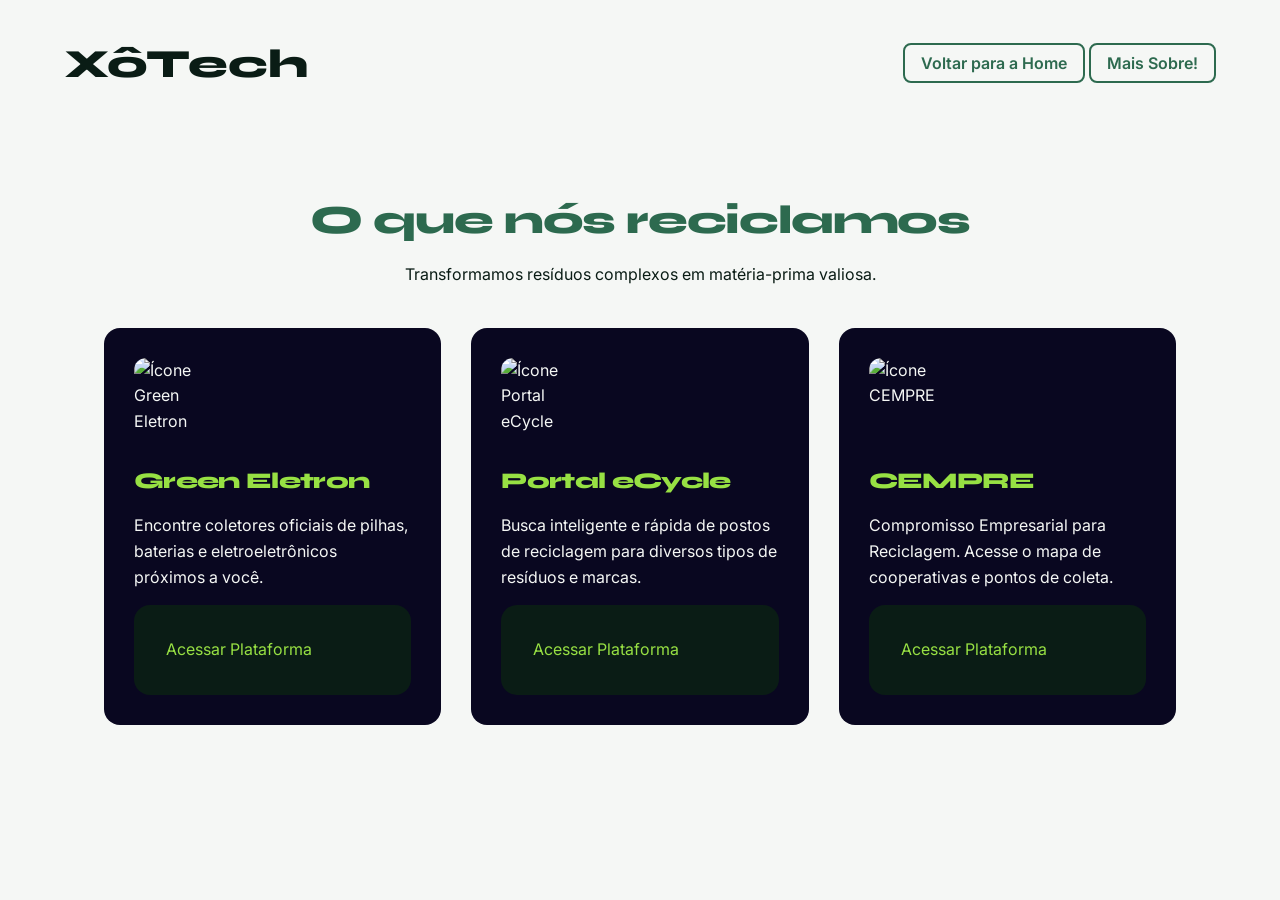
==== commit 2bcc31af: "Clean up descarte.html by removing duplicates Removed duplicate HTML structure and cleaned up the fi" ====
--- a/descarte.html
+++ b/descarte.html
@@ -1,4 +1,3 @@
-<<<<<<< HEAD
 <!DOCTYPE html>
 <html lang="en">
 <head>
@@ -61,68 +60,3 @@
         </div>
     </section>
 </body>
-=======
-<!DOCTYPE html>
-<html lang="en">
-<head>
-    <meta charset="UTF-8">
-    <meta name="viewport" content="width=device-width, initial-scale=1.0">
-    <title>Document</title>
-
-         <!-- Importando as fontes do Google Fonts (Syne para Títulos e Inter para Textos) -->
-    <link rel="preconnect" href="https://fonts.googleapis.com">
-    <link rel="preconnect" href="https://fonts.gstatic.com" crossorigin>
-    <link href="https://fonts.googleapis.com/css2?family=Inter:wght@300;400;500&family=Syne:wght@700;800&display=swap" rel="stylesheet">
-
-         <!-- Conectando o arquivo CSS -->
-    <link rel="stylesheet" href="css/descarte.css">
-
-</head>
-<body>
-
-     <header class="navbar">
-        <div class="logo">XôTech</div>
-        <nav>
-            <a href="index.html" class="btn-voltar"> Voltar para a Home</a>
-            <a href="index2.html"class="btn-voltar"> Mais Sobre!</a>
-        </nav>
-    </header>
-
-
-        <!-- SEÇÃO DE CATÁLOGO (Grid estilo portfólio) -->
-    <section id="reciclamos" class="catalogo">
-        <div class="section-title">
-            <h2>O que nós reciclamos</h2>
-            <p>Transformamos resíduos complexos em matéria-prima valiosa.</p>
-        </div>
-
-        <!-- Grid de Cards usando CSS Grid -->
-        <div class="cards-grid">
-            <!-- Card 1 -->
-            <div class="card">
-                <img src="https://s2.googleusercontent.com/s2/favicons?domain=greeneletron.org.br&sz=256" alt="Ícone Green Eletron" class="card-image">
-                <h3>Green Eletron</h3>
-                <p>Encontre coletores oficiais de pilhas, baterias e eletroeletrônicos próximos a você.</p>
-                <a href="https://greeneletron.org.br/onde-descartar/" target="_blank" rel="noopener noreferrer" class="card card-link">Acessar Plataforma</a>
-            </div>
-            
-            <!-- Card 2 -->
-            <div class="card">
-                <img src="https://s2.googleusercontent.com/s2/favicons?domain=ecycle.com.br&sz=256" alt="Ícone Portal eCycle" class="card-image">
-                <h3>Portal eCycle</h3>
-                <p>Busca inteligente e rápida de postos de reciclagem para diversos tipos de resíduos e marcas.</p>
-                <a href="https://www.ecycle.com.br/postos/reciclagem.php" target="_blank" rel="noopener noreferrer" class="card card-link">Acessar Plataforma</a>
-            </div>
-
-            <!-- Card 3 -->
-            <div class="card">
-                <img src="https://s2.googleusercontent.com/s2/favicons?domain=cempre.org.br&sz=256" alt="Ícone CEMPRE" class="card-image">
-                <h3>CEMPRE</h3>
-                <p>Compromisso Empresarial para Reciclagem. Acesse o mapa de cooperativas e pontos de coleta.</p>
-                <a href="https://cempre.org.br/" target="_blank" rel="noopener noreferrer" class="card card-link">Acessar Plataforma</a>
-            </div>
-        </div>
-    </section>
-</body>
->>>>>>> 23f292b7f98babf7916ba943a4f7d40bf983b0c7
-</html>
